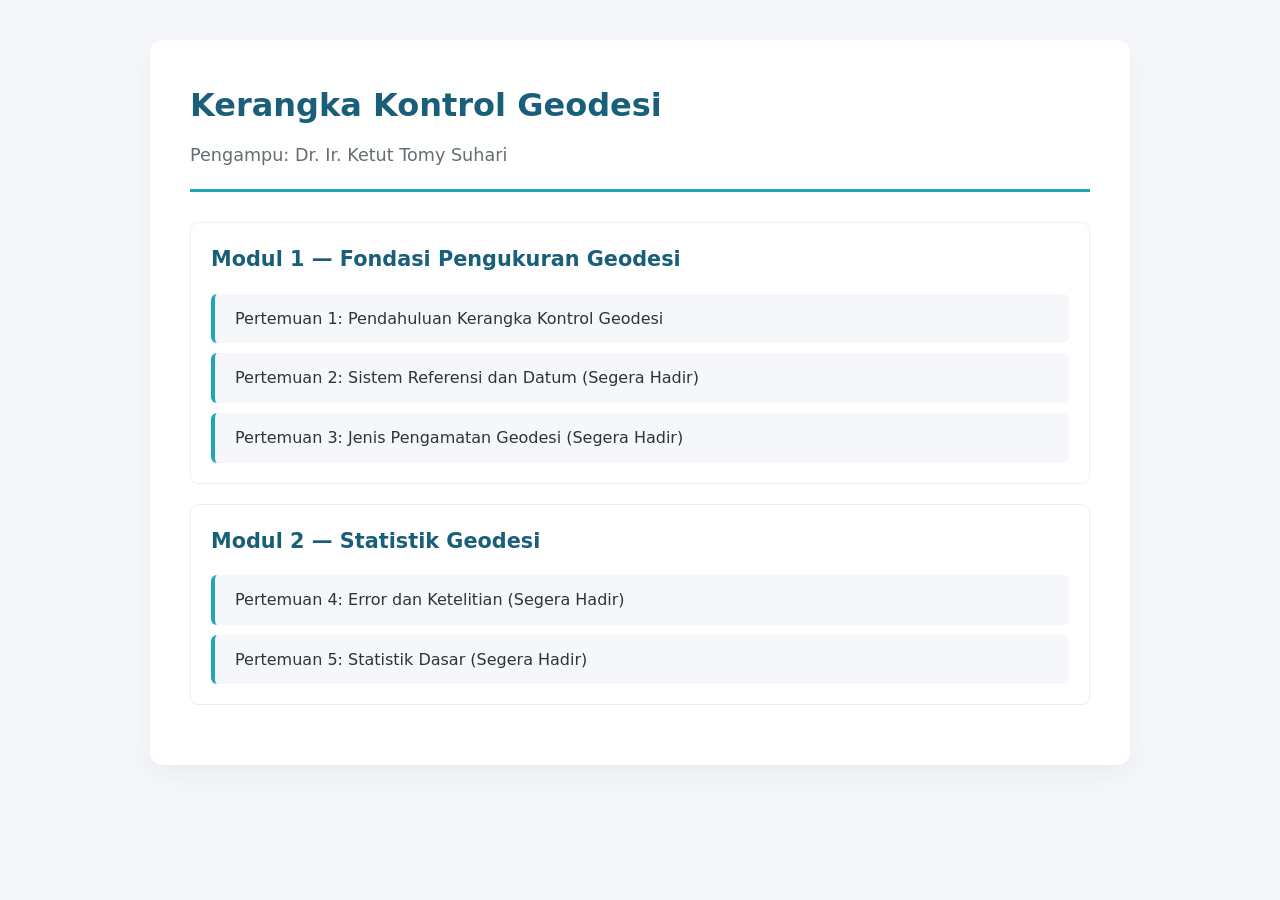
==== Index.html @ 90a57eda "Create Index.html" ====
<!DOCTYPE html>
<html lang="id">
<head>
    <meta charset="UTF-8">
    <meta name="viewport" content="width=device-width, initial-scale=1.0">
    <title>Portal Akademik - Dr. Ir. Ketut Tomy Suhari</title>
    <style>
        :root {
            --primary: #1a5f7a;
            --secondary: #22a6b3;
            --bg: #f5f7fa;
            --text: #2d3436;
        }
        body { 
            font-family: 'Segoe UI', system-ui, -apple-system, sans-serif; 
            background-color: var(--bg); 
            color: var(--text); 
            line-height: 1.6; 
            margin: 0; 
            padding: 40px 20px; 
        }
        .container { 
            max-width: 900px; 
            margin: 0 auto; 
            background: white; 
            padding: 40px; 
            border-radius: 12px; 
            box-shadow: 0 10px 30px rgba(0,0,0,0.05); 
        }
        header { border-bottom: 3px solid var(--secondary); padding-bottom: 20px; margin-bottom: 30px; }
        h1 { color: var(--primary); margin: 0 0 10px 0; }
        .subtitle { color: #636e72; font-size: 1.1em; margin: 0; }
        .modul-card { 
            border: 1px solid #eee; 
            border-radius: 8px; 
            padding: 20px; 
            margin-bottom: 20px; 
            background: #fff;
        }
        .modul-card h2 { color: var(--primary); margin-top: 0; font-size: 1.3em; }
        .materi-list { display: grid; gap: 10px; list-style: none; padding: 0; margin: 0; }
        .materi-list a { 
            display: flex; 
            align-items: center; 
            padding: 12px 20px; 
            background: var(--bg); 
            color: var(--text); 
            text-decoration: none; 
            border-radius: 6px; 
            transition: all 0.3s ease; 
            border-left: 4px solid var(--secondary);
        }
        .materi-list a:hover { 
            background: var(--secondary); 
            color: white; 
            transform: translateX(5px); 
        }
    </style>
</head>
<body>

<div class="container">
    <header>
        <h1>Kerangka Kontrol Geodesi</h1>
        <p class="subtitle">Pengampu: Dr. Ir. Ketut Tomy Suhari</p>
    </header>

    <div class="modul-card">
        <h2>Modul 1 — Fondasi Pengukuran Geodesi</h2>
        <ul class="materi-list">
            <li><a href="pertemuan1.html">Pertemuan 1: Pendahuluan Kerangka Kontrol Geodesi</a></li>
            <li><a href="#">Pertemuan 2: Sistem Referensi dan Datum (Segera Hadir)</a></li>
            <li><a href="#">Pertemuan 3: Jenis Pengamatan Geodesi (Segera Hadir)</a></li>
        </ul>
    </div>

    <div class="modul-card">
        <h2>Modul 2 — Statistik Geodesi</h2>
        <ul class="materi-list">
            <li><a href="#">Pertemuan 4: Error dan Ketelitian (Segera Hadir)</a></li>
            <li><a href="#">Pertemuan 5: Statistik Dasar (Segera Hadir)</a></li>
        </ul>
    </div>
</div>

</body>
</html>
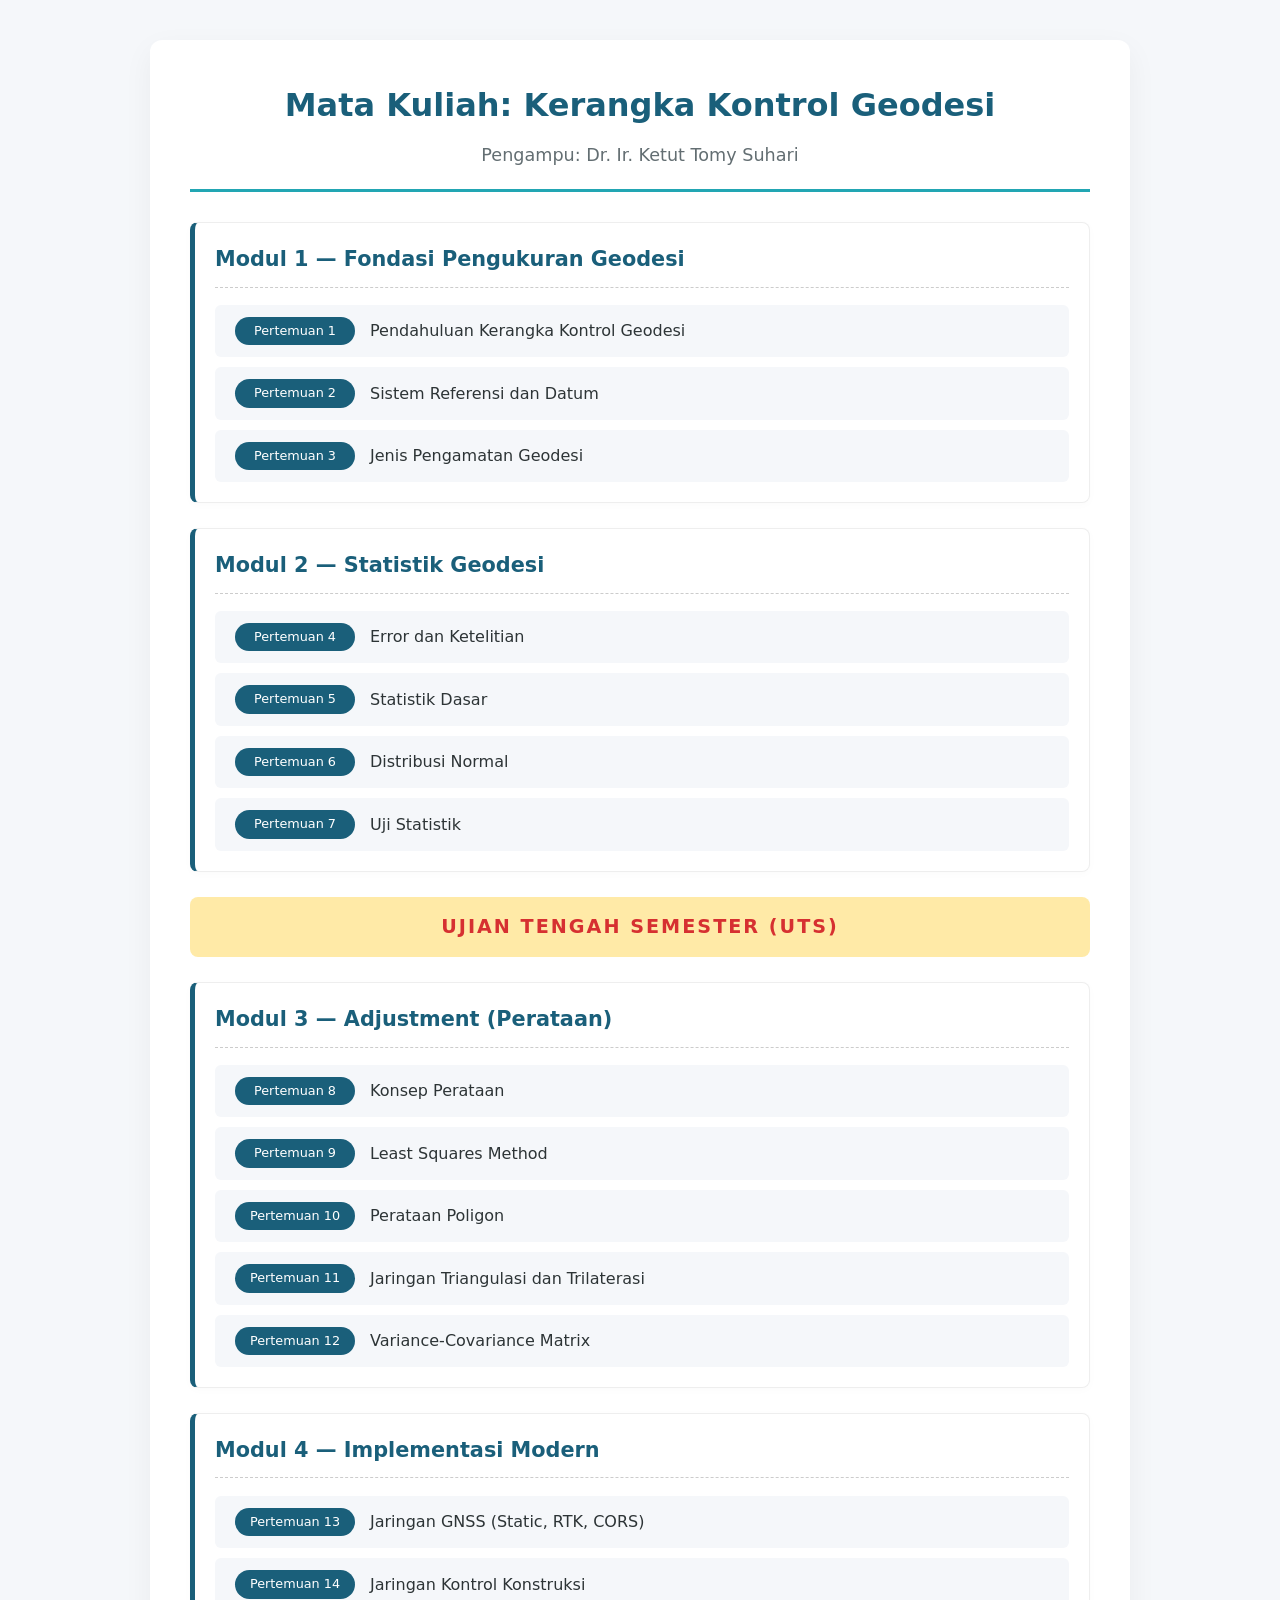
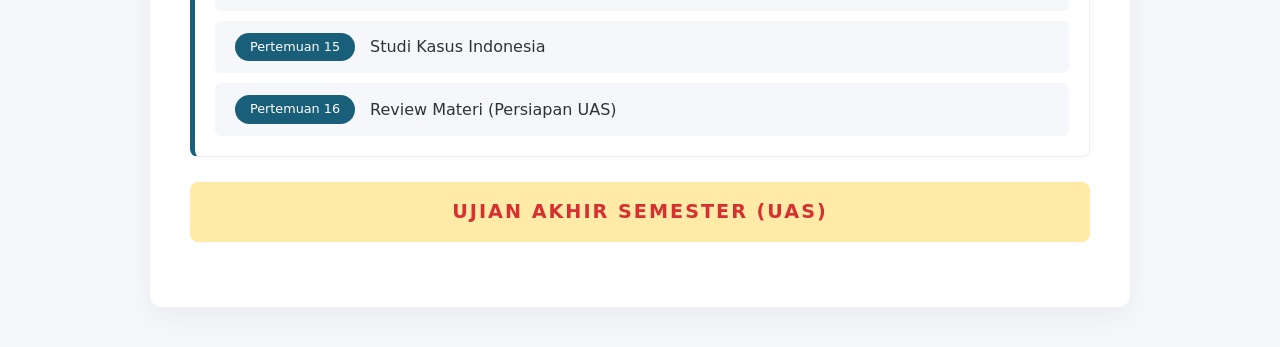
==== commit 8250ed30: "Update Index.html" ====
--- a/Index.html
+++ b/Index.html
@@ -10,6 +10,8 @@
             --secondary: #22a6b3;
             --bg: #f5f7fa;
             --text: #2d3436;
+            --exam-bg: #ffeaa7;
+            --exam-text: #d63031;
         }
         body { 
             font-family: 'Segoe UI', system-ui, -apple-system, sans-serif; 
@@ -27,17 +29,26 @@
             border-radius: 12px; 
             box-shadow: 0 10px 30px rgba(0,0,0,0.05); 
         }
-        header { border-bottom: 3px solid var(--secondary); padding-bottom: 20px; margin-bottom: 30px; }
+        header { 
+            border-bottom: 3px solid var(--secondary); 
+            padding-bottom: 20px; 
+            margin-bottom: 30px; 
+            text-align: center;
+        }
         h1 { color: var(--primary); margin: 0 0 10px 0; }
         .subtitle { color: #636e72; font-size: 1.1em; margin: 0; }
+        
         .modul-card { 
             border: 1px solid #eee; 
+            border-left: 5px solid var(--primary);
             border-radius: 8px; 
             padding: 20px; 
-            margin-bottom: 20px; 
+            margin-bottom: 25px; 
             background: #fff;
+            box-shadow: 0 2px 10px rgba(0,0,0,0.02);
         }
-        .modul-card h2 { color: var(--primary); margin-top: 0; font-size: 1.3em; }
+        .modul-card h2 { color: var(--primary); margin-top: 0; font-size: 1.3em; border-bottom: 1px dashed #ccc; padding-bottom: 10px;}
+        
         .materi-list { display: grid; gap: 10px; list-style: none; padding: 0; margin: 0; }
         .materi-list a { 
             display: flex; 
@@ -48,12 +59,37 @@
             text-decoration: none; 
             border-radius: 6px; 
             transition: all 0.3s ease; 
-            border-left: 4px solid var(--secondary);
         }
         .materi-list a:hover { 
             background: var(--secondary); 
             color: white; 
             transform: translateX(5px); 
+        }
+        .materi-list a span.pertemuan-badge {
+            background: var(--primary);
+            color: white;
+            padding: 4px 10px;
+            border-radius: 20px;
+            font-size: 0.8em;
+            margin-right: 15px;
+            min-width: 100px;
+            text-align: center;
+        }
+        .materi-list a:hover span.pertemuan-badge {
+            background: white;
+            color: var(--secondary);
+        }
+
+        .exam-banner {
+            background: var(--exam-bg);
+            color: var(--exam-text);
+            text-align: center;
+            padding: 15px;
+            font-weight: bold;
+            font-size: 1.2em;
+            border-radius: 8px;
+            margin: 25px 0;
+            letter-spacing: 2px;
         }
     </style>
 </head>
@@ -61,26 +97,58 @@
 
 <div class="container">
     <header>
-        <h1>Kerangka Kontrol Geodesi</h1>
+        <h1>Mata Kuliah: Kerangka Kontrol Geodesi</h1>
         <p class="subtitle">Pengampu: Dr. Ir. Ketut Tomy Suhari</p>
     </header>
 
     <div class="modul-card">
         <h2>Modul 1 — Fondasi Pengukuran Geodesi</h2>
         <ul class="materi-list">
-            <li><a href="pertemuan1.html">Pertemuan 1: Pendahuluan Kerangka Kontrol Geodesi</a></li>
-            <li><a href="#">Pertemuan 2: Sistem Referensi dan Datum (Segera Hadir)</a></li>
-            <li><a href="#">Pertemuan 3: Jenis Pengamatan Geodesi (Segera Hadir)</a></li>
+            <li><a href="pertemuan1.html"><span class="pertemuan-badge">Pertemuan 1</span> Pendahuluan Kerangka Kontrol Geodesi</a></li>
+            <li><a href="pertemuan2.html"><span class="pertemuan-badge">Pertemuan 2</span> Sistem Referensi dan Datum</a></li>
+            <li><a href="pertemuan3.html"><span class="pertemuan-badge">Pertemuan 3</span> Jenis Pengamatan Geodesi</a></li>
         </ul>
     </div>
 
     <div class="modul-card">
         <h2>Modul 2 — Statistik Geodesi</h2>
         <ul class="materi-list">
-            <li><a href="#">Pertemuan 4: Error dan Ketelitian (Segera Hadir)</a></li>
-            <li><a href="#">Pertemuan 5: Statistik Dasar (Segera Hadir)</a></li>
+            <li><a href="pertemuan4.html"><span class="pertemuan-badge">Pertemuan 4</span> Error dan Ketelitian</a></li>
+            <li><a href="pertemuan5.html"><span class="pertemuan-badge">Pertemuan 5</span> Statistik Dasar</a></li>
+            <li><a href="pertemuan6.html"><span class="pertemuan-badge">Pertemuan 6</span> Distribusi Normal</a></li>
+            <li><a href="pertemuan7.html"><span class="pertemuan-badge">Pertemuan 7</span> Uji Statistik</a></li>
         </ul>
     </div>
+
+    <div class="exam-banner">
+        UJIAN TENGAH SEMESTER (UTS)
+    </div>
+
+    <div class="modul-card">
+        <h2>Modul 3 — Adjustment (Perataan)</h2>
+        <ul class="materi-list">
+            <li><a href="pertemuan8.html"><span class="pertemuan-badge">Pertemuan 8</span> Konsep Perataan</a></li>
+            <li><a href="pertemuan9.html"><span class="pertemuan-badge">Pertemuan 9</span> Least Squares Method</a></li>
+            <li><a href="pertemuan10.html"><span class="pertemuan-badge">Pertemuan 10</span> Perataan Poligon</a></li>
+            <li><a href="pertemuan11.html"><span class="pertemuan-badge">Pertemuan 11</span> Jaringan Triangulasi dan Trilaterasi</a></li>
+            <li><a href="pertemuan12.html"><span class="pertemuan-badge">Pertemuan 12</span> Variance-Covariance Matrix</a></li>
+        </ul>
+    </div>
+
+    <div class="modul-card">
+        <h2>Modul 4 — Implementasi Modern</h2>
+        <ul class="materi-list">
+            <li><a href="pertemuan13.html"><span class="pertemuan-badge">Pertemuan 13</span> Jaringan GNSS (Static, RTK, CORS)</a></li>
+            <li><a href="pertemuan14.html"><span class="pertemuan-badge">Pertemuan 14</span> Jaringan Kontrol Konstruksi</a></li>
+            <li><a href="pertemuan15.html"><span class="pertemuan-badge">Pertemuan 15</span> Studi Kasus Indonesia</a></li>
+            <li><a href="pertemuan16.html"><span class="pertemuan-badge">Pertemuan 16</span> Review Materi (Persiapan UAS)</a></li>
+        </ul>
+    </div>
+
+    <div class="exam-banner">
+        UJIAN AKHIR SEMESTER (UAS)
+    </div>
+
 </div>
 
 </body>
